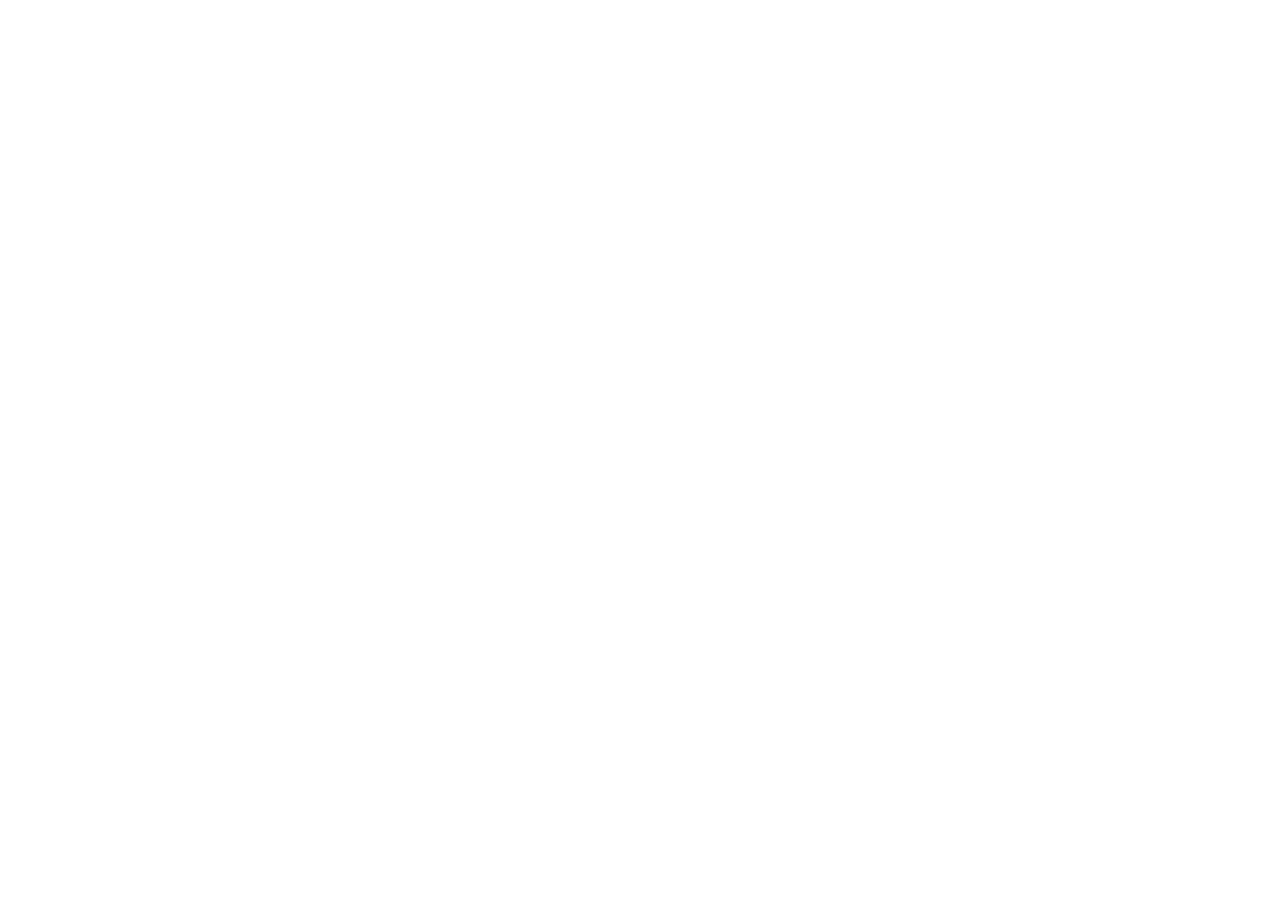
==== app/index.html @ 38f1f529 "upgrades" ====
<!DOCTYPE html>
<html lang="en">
<head>
    <meta charset="UTF-8">
    <meta name="viewport" content="width=device-width, initial-scale=1.0">
    <title>TODO</title>
</head>
<body>
    
</body>
</html>
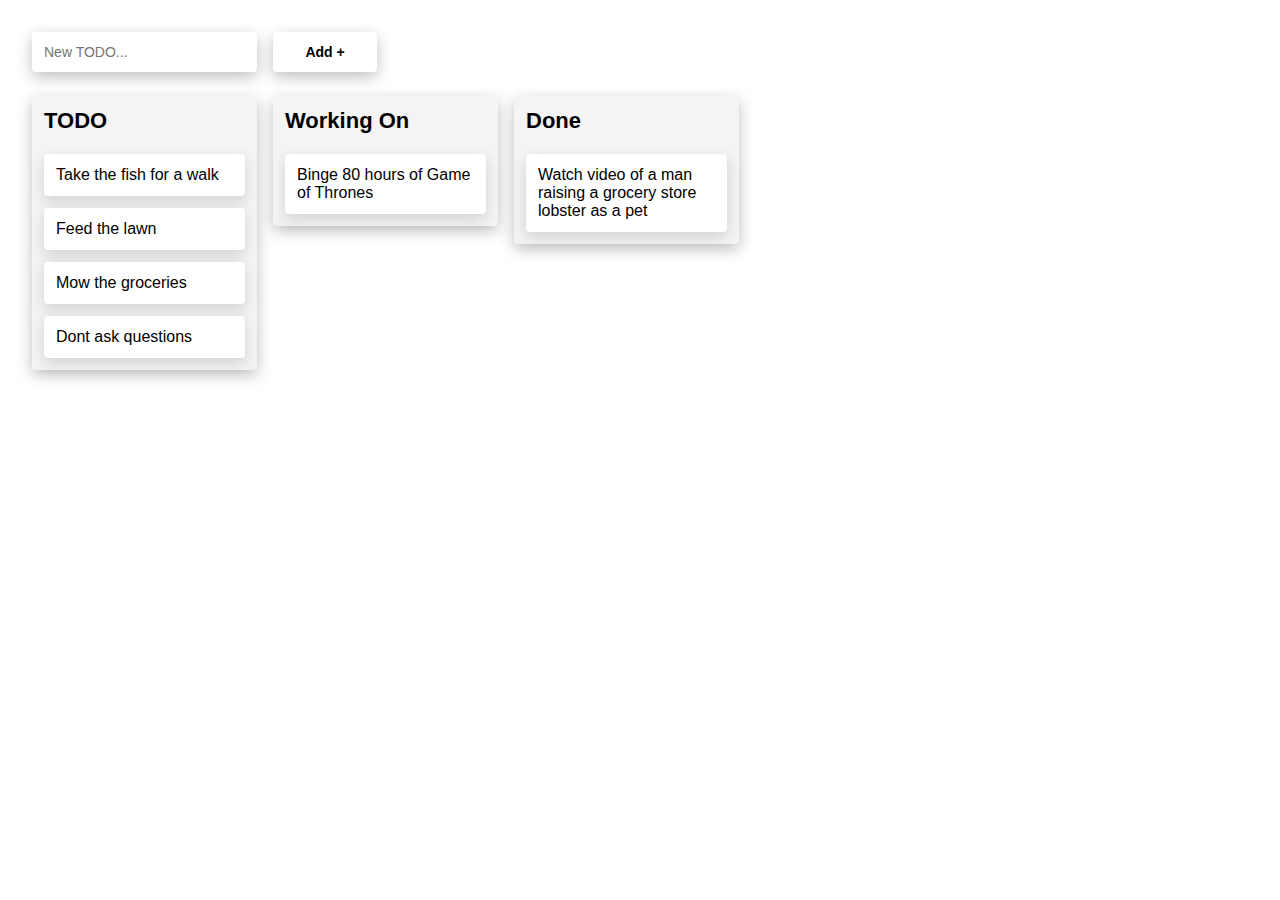
==== commit d82b8c7d: "m" ====
--- a/app/index.html
+++ b/app/index.html
@@ -1,11 +1,46 @@
 <!DOCTYPE html>
 <html lang="en">
-<head>
-    <meta charset="UTF-8">
-    <meta name="viewport" content="width=device-width, initial-scale=1.0">
-    <title>TODO</title>
-</head>
-<body>
-    
-</body>
+  <head>
+    <meta charset="UTF-8" />
+    <meta http-equiv="X-UA-Compatible" content="IE=edge" />
+    <meta name="viewport" content="width=device-width, initial-scale=1.0" />
+    <title>List - Cosmic Peace</title>
+
+    <link rel="stylesheet" href="kanban.css" />
+    <script src="drag.js" defer></script>
+    <script src="todo.js" defer></script>
+  </head>
+  <body>
+    <div class="board">
+      <form id="todo-form">
+        <input type="text" placeholder="New TODO..." id="todo-input" />
+        <button type="submit">Add +</button>
+      </form>
+
+      <div class="lanes">
+        <div class="row-lane" id="todo-lane">
+          <h3 class="heading">TODO</h3>
+
+          <p class="task" draggable="true">Take the fish for a walk</p>
+          <p class="task" draggable="true">Feed the lawn</p>
+          <p class="task" draggable="true">Mow the groceries</p>
+          <p class="task" draggable="true">Dont ask questions</p>
+        </div>
+
+        <div class="row-lane">
+          <h3 class="heading">Working On</h3>
+
+          <p class="task" draggable="true">Binge 80 hours of Game of Thrones</p>
+        </div>
+
+        <div class="row-lane">
+          <h3 class="heading">Done</h3>
+
+          <p class="task" draggable="true">
+            Watch video of a man raising a grocery store lobster as a pet
+          </p>
+        </div>
+      </div>
+    </div>
+  </body>
 </html>--- a/app/kanban.css
+++ b/app/kanban.css
@@ -0,0 +1,114 @@
+* {
+    padding: 0;
+    margin: 0;
+    box-sizing: border-box;
+    font-family: sans-serif;
+  
+    -ms-overflow-style: none;
+    /* IE and Edge */
+    scrollbar-width: none;
+    /* Firefox */
+  }
+  
+  *::-webkit-scrollbar {
+    display: none;
+  }
+  
+  .board {
+    width: 100%;
+    height: 100vh;
+    overflow: scroll;
+  
+    background-image: url(https://images.unsplash.com/photo-1519681393784-d120267933ba?ixlib=rb-4.0.3&ixid=MnwxMjA3fDB8MHxwaG90by1wYWdlfHx8fGVufDB8fHx8&auto=format&fit=crop&w=1470&q=80);
+    background-position: center;
+    background-size: cover;
+  }
+  
+  /* ---- FORM ---- */
+  #todo-form {
+    padding: 32px 32px 0;
+  }
+  
+  #todo-form input {
+    padding: 12px;
+    margin-right: 12px;
+    width: 225px;
+  
+    border-radius: 4px;
+    border: none;
+  
+    box-shadow: 0px 5px 15px rgba(0, 0, 0, 0.25);
+    background: white;
+  
+    font-size: 14px;
+    outline: none;
+  }
+  
+  #todo-form button {
+    padding: 12px 32px;
+  
+    border-radius: 4px;
+    border: none;
+  
+    box-shadow: 0px 5px 15px rgba(0, 0, 0, 0.25);
+    background: #ffffff;
+    color: black;
+  
+    font-weight: bold;
+    font-size: 14px;
+    cursor: pointer;
+  }
+  
+  /* ---- BOARD ---- */
+  .lanes {
+    display: flex;
+    align-items: flex-start;
+    justify-content: start;
+    gap: 16px;
+  
+    padding: 24px 32px;
+  
+    overflow: scroll;
+    height: 100%;
+  }
+  
+  .heading {
+    font-size: 22px;
+    font-weight: bold;
+    margin-bottom: 8px;
+  }
+  
+  .row-lane {
+    display: flex;
+    flex-direction: column;
+    gap: 12px;
+  
+    background: #f4f4f4;
+    box-shadow: 0px 5px 15px rgba(0, 0, 0, 0.25);
+  
+    padding: 12px;
+    border-radius: 4px;
+    width: 225px;
+    min-height: 120px;
+  
+    flex-shrink: 0;
+  }
+  
+  .task {
+    background: white;
+    color: black;
+    box-shadow: 0px 5px 15px rgba(0, 0, 0, 0.15);
+  
+    padding: 12px;
+    border-radius: 4px;
+  
+    font-size: 16px;
+    cursor: move;
+  }
+  
+  .is-dragging {
+    scale: 1.05;
+    box-shadow: 0px 5px 15px rgba(0, 0, 0, 0.25);
+    background: rgb(50, 50, 50);
+    color: white;
+  }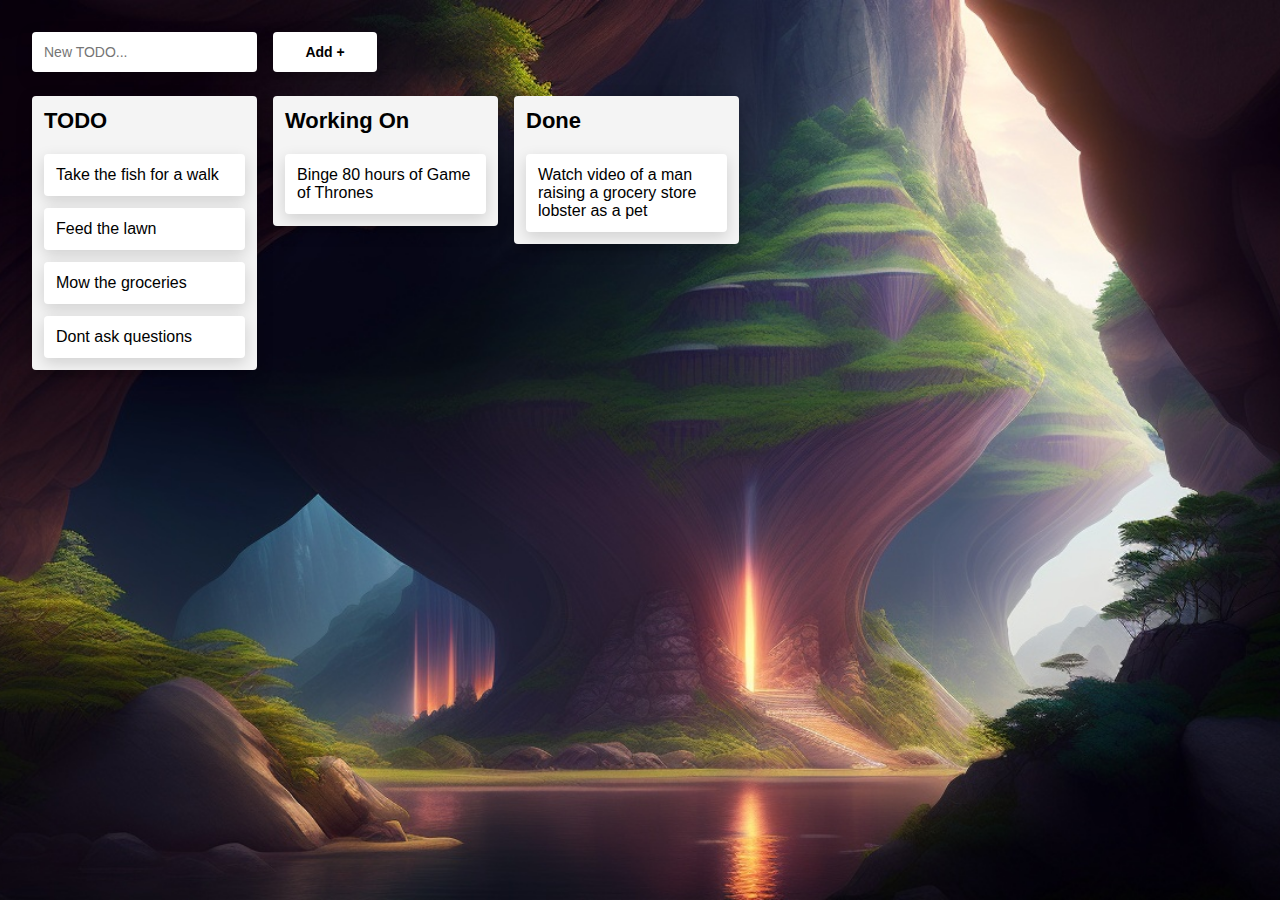
==== commit 0c26eec5: "updates" ====
--- a/app/index.html
+++ b/app/index.html
@@ -4,7 +4,7 @@
     <meta charset="UTF-8" />
     <meta http-equiv="X-UA-Compatible" content="IE=edge" />
     <meta name="viewport" content="width=device-width, initial-scale=1.0" />
-    <title>List - Cosmic Peace</title>
+    <title>List - Amber Nebulae</title>
 
     <link rel="stylesheet" href="kanban.css" />
     <script src="drag.js" defer></script>
--- a/app/kanban.css
+++ b/app/kanban.css
@@ -19,7 +19,7 @@
     height: 100vh;
     overflow: scroll;
   
-    background-image: url(https://images.unsplash.com/photo-1519681393784-d120267933ba?ixlib=rb-4.0.3&ixid=MnwxMjA3fDB8MHxwaG90by1wYWdlfHx8fGVufDB8fHx8&auto=format&fit=crop&w=1470&q=80);
+    background-image: url(kbg.jpg);
     background-position: center;
     background-size: cover;
   }
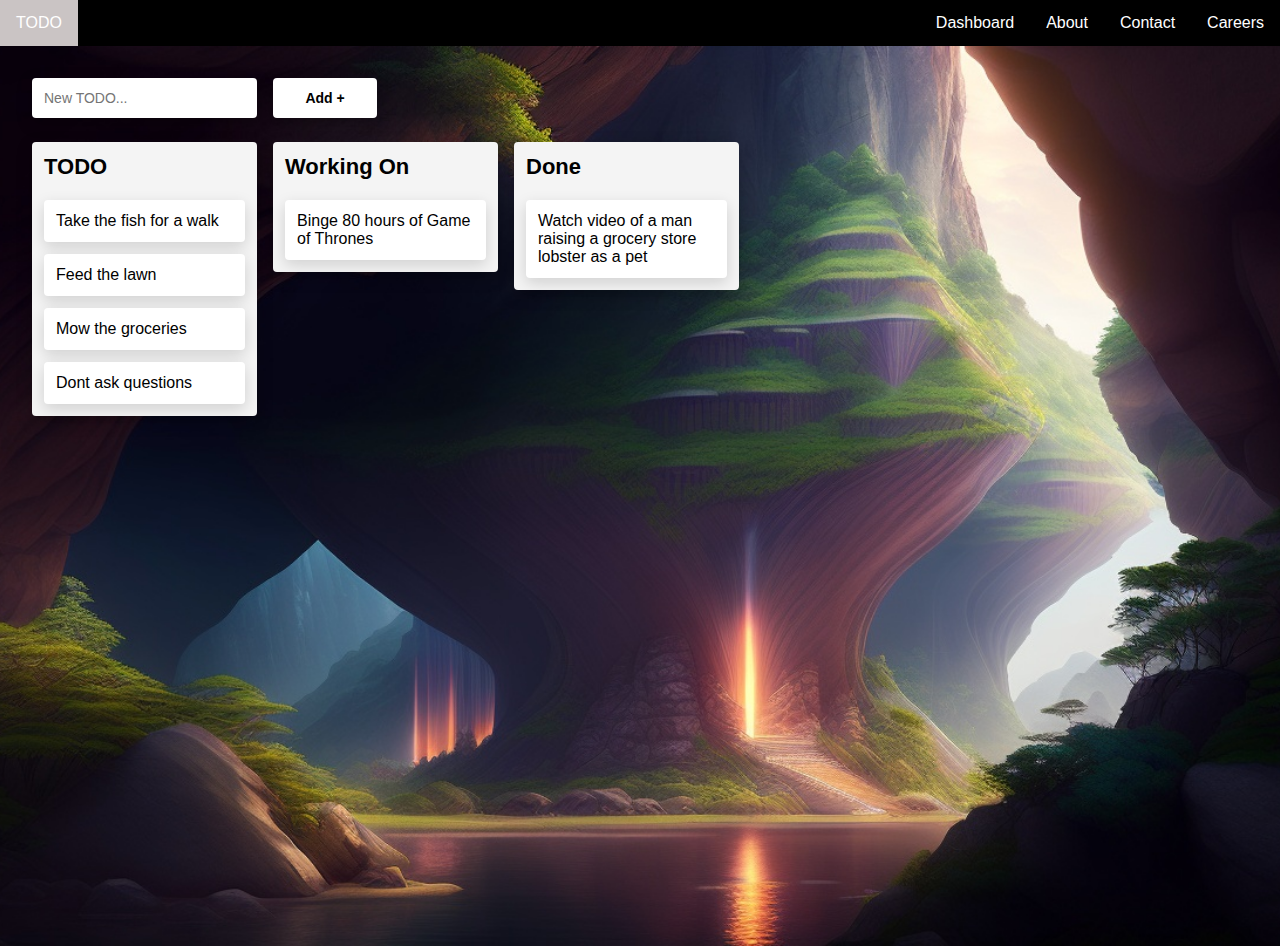
==== commit d011bb07: "up" ====
--- a/app/index.html
+++ b/app/index.html
@@ -11,6 +11,13 @@
     <script src="todo.js" defer></script>
   </head>
   <body>
+    <ol style="margin-top: 0px;">
+      <li id ="name"><a href="#">TODO</a></li>
+      <li><a href="../careers.html">Careers</a></li>
+      <li><a href="mailto:schandana@bluevalleyk12.net">Contact</a></li>
+      <li><a href="../docs.html">About</a></li>
+      <li><a href="index.html">Dashboard</a></li>
+  </ol>
     <div class="board">
       <form id="todo-form">
         <input type="text" placeholder="New TODO..." id="todo-input" />
--- a/app/kanban.css
+++ b/app/kanban.css
@@ -111,4 +111,40 @@
     box-shadow: 0px 5px 15px rgba(0, 0, 0, 0.25);
     background: rgb(50, 50, 50);
     color: white;
-  }+  }
+
+  main {
+    padding: 10px;
+}
+
+#name {
+    float: left;
+}
+
+ol {
+    list-style-type: none;
+    margin: 0;
+    margin-top: -20px;
+    padding: 0;
+    overflow: hidden;
+    background-color: #000;
+    color: #fff;
+  }
+  
+ol li {
+    float: right;
+    color: #fff;
+  }
+  
+li a {
+    display: block;
+    color: #000;
+    text-align: center;
+    padding: 14px 16px;
+    text-decoration: none;
+    color: #fff;
+  }
+  
+li a:hover {
+    background-color: #cac4c4;
+}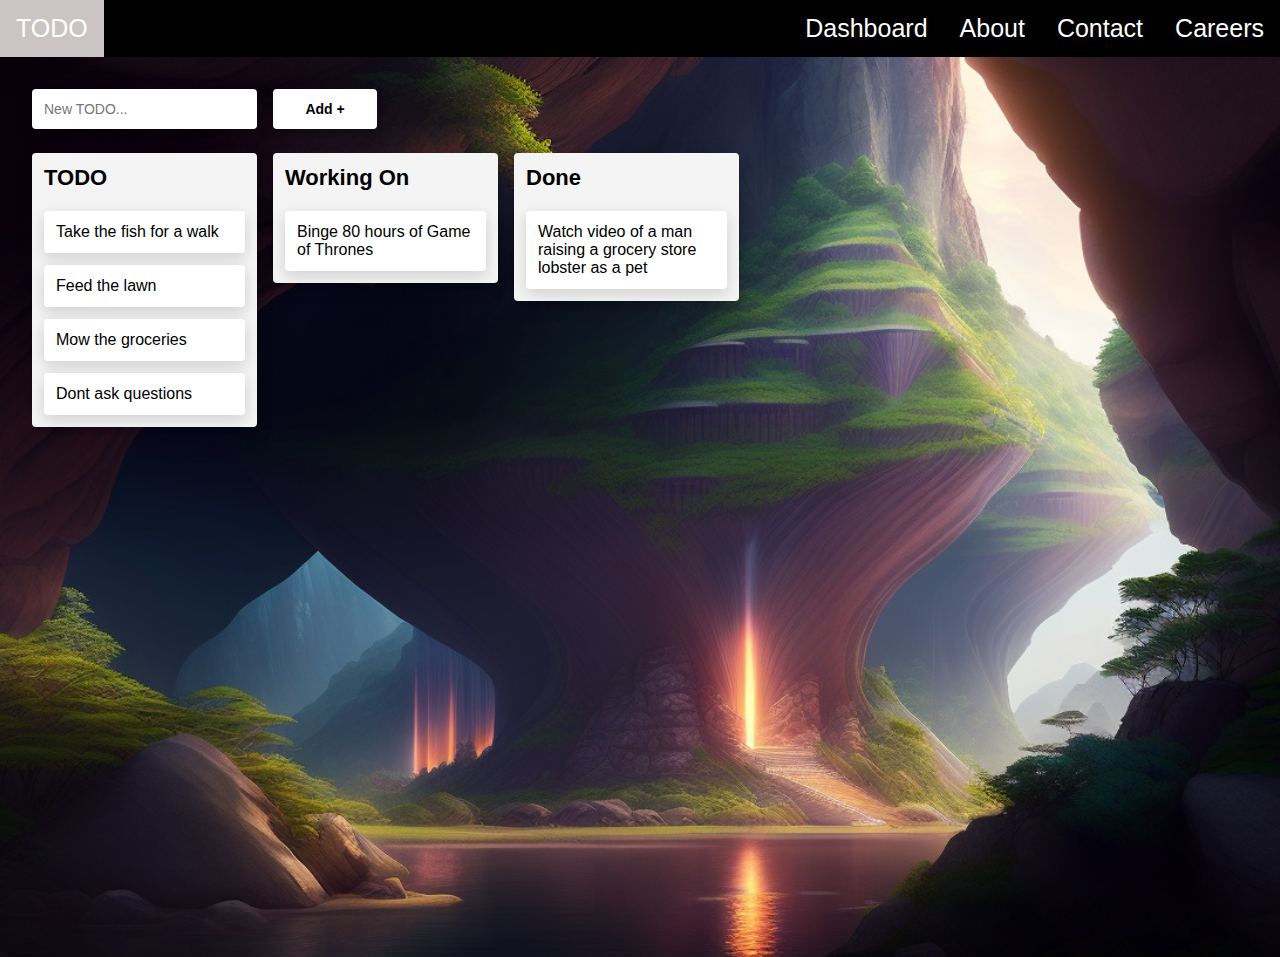
==== commit 3b94efb5: "updates" ====
--- a/app/index.html
+++ b/app/index.html
@@ -12,7 +12,7 @@
   </head>
   <body>
     <ol style="margin-top: 0px;">
-      <li id ="name"><a href="#">TODO</a></li>
+      <li id ="name"><a href="../index.html">TODO</a></li>
       <li><a href="../careers.html">Careers</a></li>
       <li><a href="mailto:schandana@bluevalleyk12.net">Contact</a></li>
       <li><a href="../docs.html">About</a></li>
--- a/app/kanban.css
+++ b/app/kanban.css
@@ -134,6 +134,7 @@
 ol li {
     float: right;
     color: #fff;
+    font-size: 25px;
   }
   
 li a {
